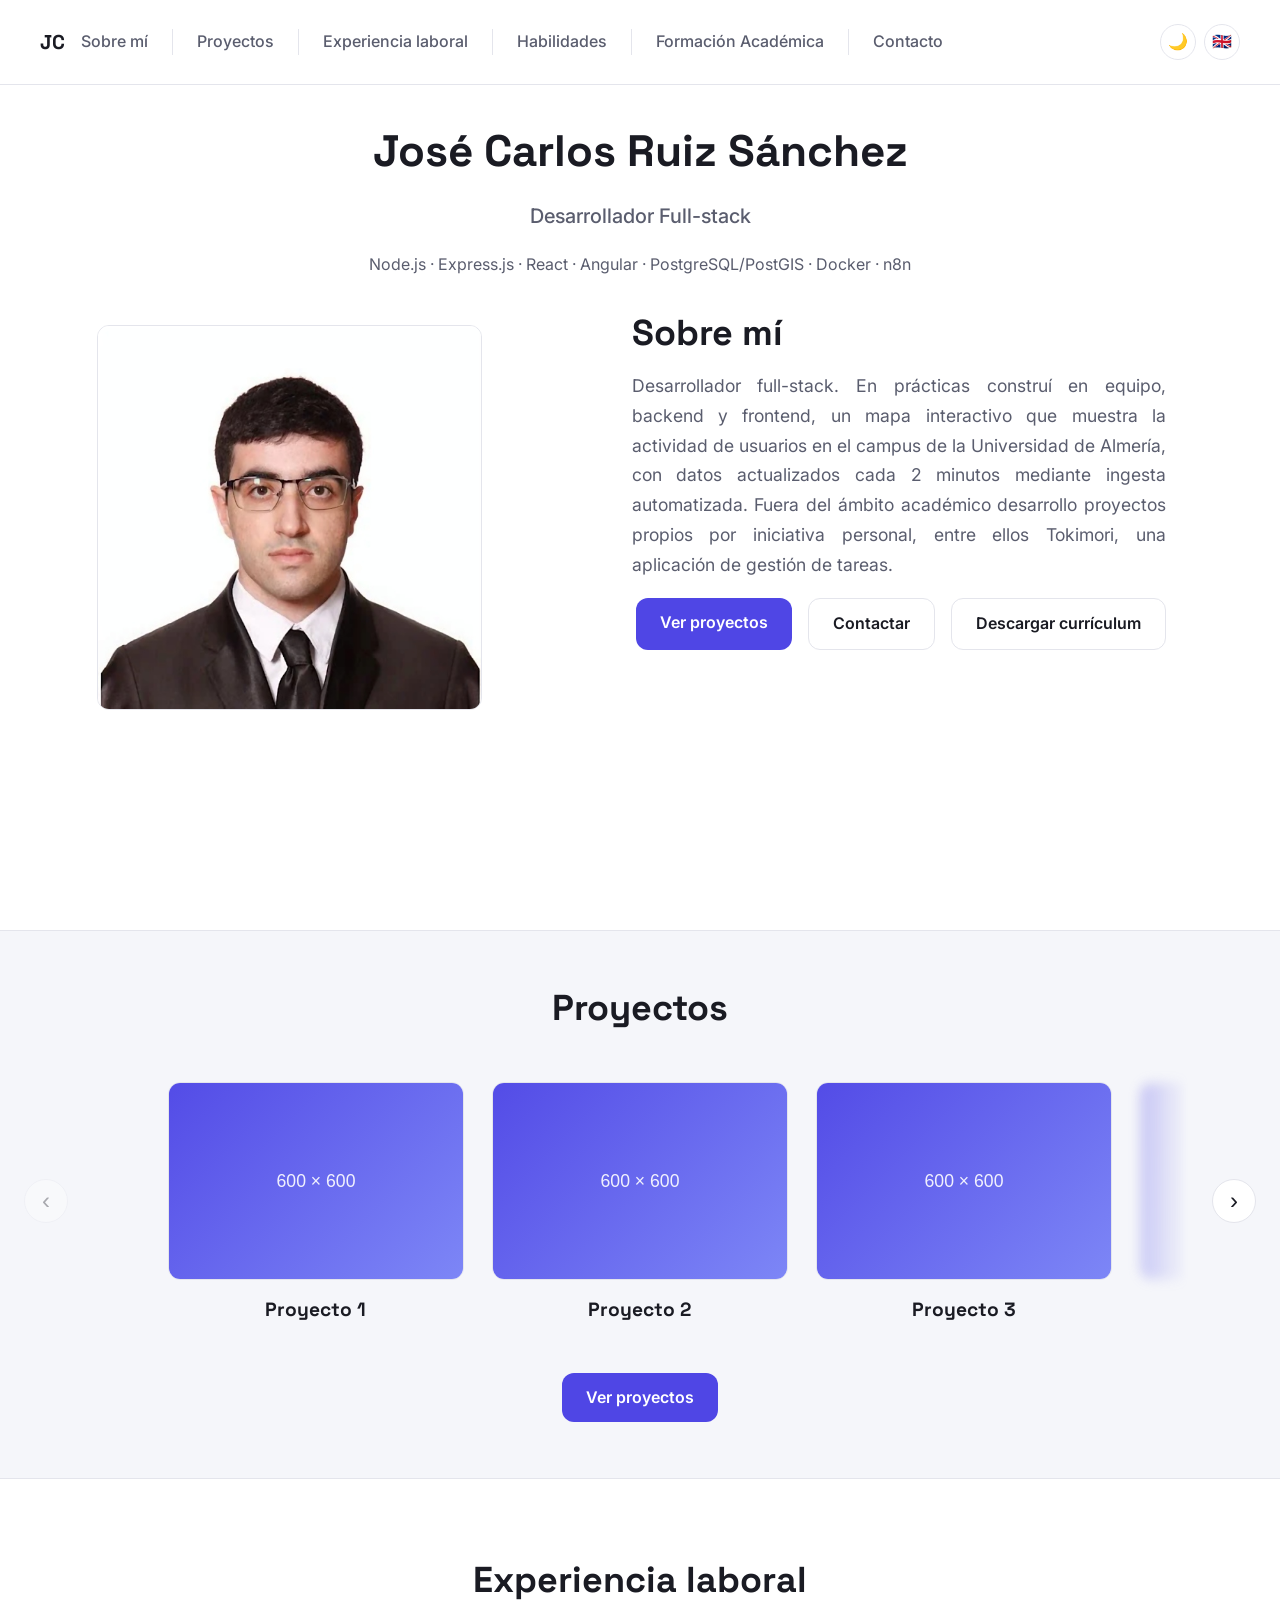
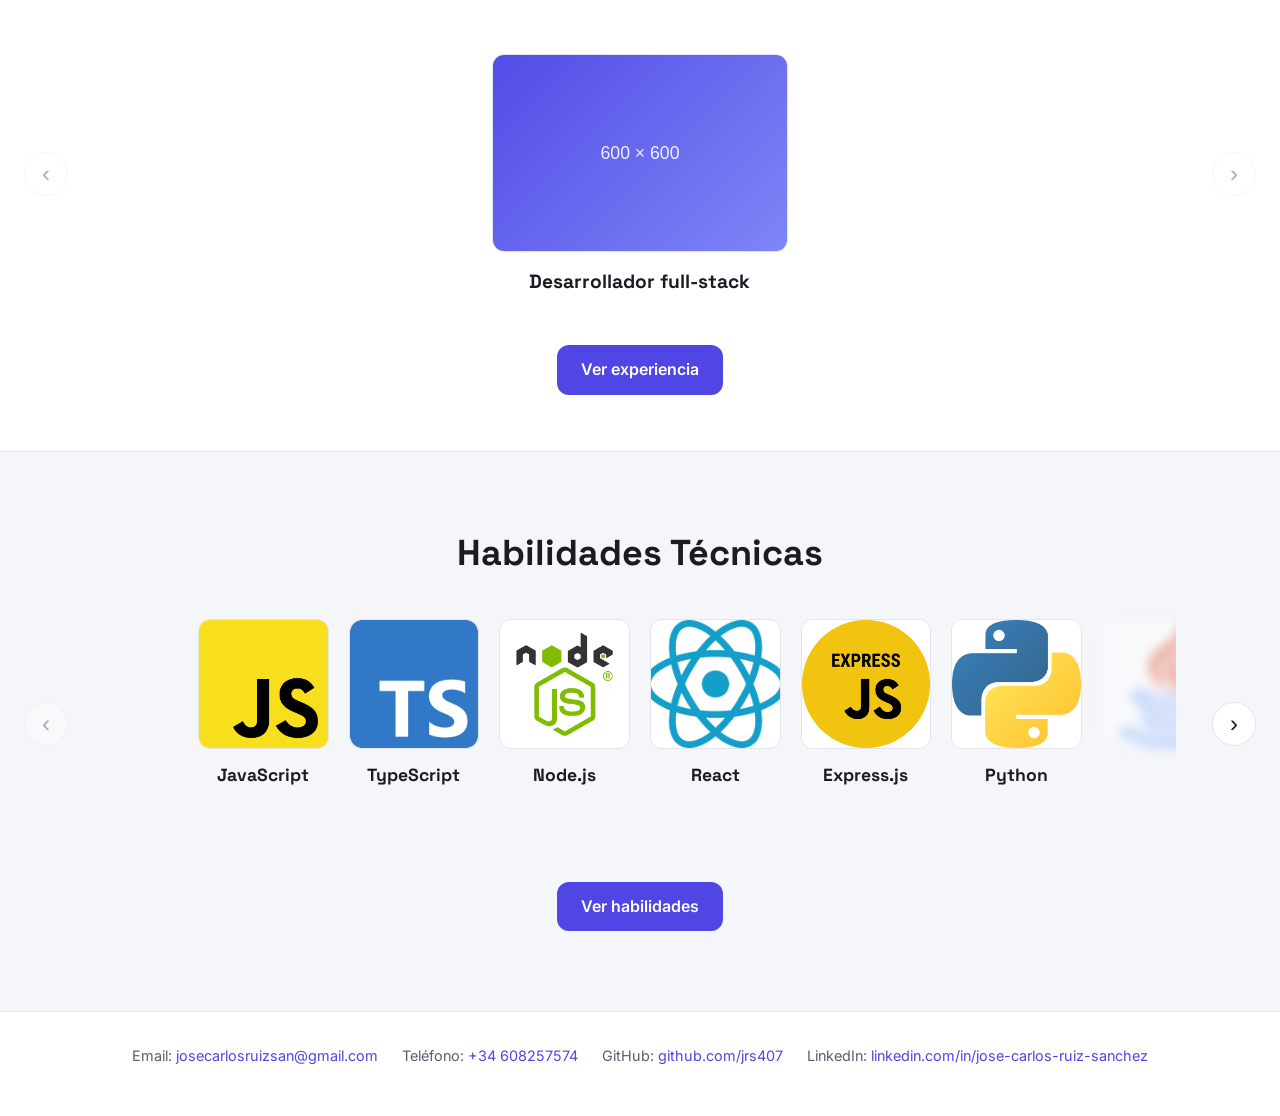
==== index.html @ 385446a6 "Empezado desarrollo de la pestaña de experiencia laboral" ====
<!DOCTYPE html>
<html lang="es" data-i18n-title="index.title">
<head>
  <meta charset="UTF-8" />
  <meta name="viewport" content="width=device-width, initial-scale=1.0" />
  <title>José Carlos Ruiz Sánchez · Desarrollador Full-stack</title>
  <meta name="description" content="Portfolio de José Carlos Ruiz Sánchez, desarrollador full-stack. Node.js, Express.js, React, Angular, PostgreSQL/PostGIS, Docker y n8n. Proyectos, experiencia y habilidades técnicas." />
  <meta name="author" content="José Carlos Ruiz Sánchez" />
  <meta name="keywords" content="desarrollador full-stack, Node.js, Express.js, React, Angular, Next.js, TypeScript, JavaScript, Python, Java, Spring, PostgreSQL, PostGIS, MySQL, MongoDB, Docker, n8n, Git, testing, Jest, React Testing Library, JUnit" />
  <link rel="canonical" href="https://jrs407.github.io/web-personal/" />

  <meta property="og:type" content="website" />
  <meta property="og:title" content="José Carlos Ruiz Sánchez · Desarrollador Full-stack" />
  <meta property="og:description" content="Portfolio de José Carlos Ruiz Sánchez, desarrollador full-stack. Proyectos, experiencia y habilidades técnicas." />
  <meta property="og:url" content="https://jrs407.github.io/web-personal/" />
  <meta property="og:image" content="https://jrs407.github.io/web-personal/assets/img/Foto.jpg" />
  <meta property="og:locale" content="es_ES" />

  <meta name="twitter:card" content="summary_large_image" />
  <meta name="twitter:title" content="José Carlos Ruiz Sánchez · Desarrollador Full-stack" />
  <meta name="twitter:description" content="Portfolio de José Carlos Ruiz Sánchez, desarrollador full-stack. Proyectos, experiencia y habilidades técnicas." />
  <meta name="twitter:image" content="https://jrs407.github.io/web-personal/assets/img/Foto.jpg" />

  <link rel="icon" href="data:," />
  <link rel="preconnect" href="https://fonts.googleapis.com" />
  <link rel="preconnect" href="https://fonts.gstatic.com" crossorigin />
  <link href="https://fonts.googleapis.com/css2?family=Space+Grotesk:wght@500;700&family=Inter:wght@400;500;600&display=swap" rel="stylesheet" />
  <link rel="stylesheet" href="assets/css/style.css" />

  <script type="application/ld+json">
  {
    "@context": "https://schema.org",
    "@type": "Person",
    "name": "José Carlos Ruiz Sánchez",
    "jobTitle": "Desarrollador Full-stack",
    "url": "https://jrs407.github.io/web-personal/",
    "image": "https://jrs407.github.io/web-personal/assets/img/Foto.jpg",
    "email": "mailto:josecarlosruizsan@gmail.com",
    "telephone": "+34608257574",
    "sameAs": [
      "https://github.com/jrs407",
      "https://www.linkedin.com/in/jose-carlos-ruiz-sanchez/"
    ],
    "knowsAbout": [
      "JavaScript", "TypeScript", "Node.js", "Express.js", "React", "Angular",
      "Next.js", "Python", "Java", "Spring", "Spark", "PostgreSQL", "PostGIS",
      "MySQL", "MongoDB", "Docker", "n8n", "Git",
      "Jest", "React Testing Library", "JUnit", "Testing"
    ]
  }
  </script>
</head>
<body>
  <a class="skip-link" href="#main" data-i18n="skip">Saltar al contenido</a>

  <header class="site-header">
    <nav class="nav container">
      <a href="index.html" class="logo">JC</a>

      <ul class="nav-links" id="navLinks">
        <li><a href="index.html" data-i18n="nav.about">Sobre mí</a></li>
        <li><a href="proyectos.html" data-i18n="nav.projects">Proyectos</a></li>
        <li><a href="experiencia.html" data-i18n="nav.experience">Experiencia laboral</a></li>
        <li><a href="habilidades.html" data-i18n="nav.skills">Habilidades</a></li>
        <li><a href="formacion.html" data-i18n="nav.education">Formación Académica</a></li>
        <li><a href="contacto.html" data-i18n="nav.contact">Contacto</a></li>
      </ul>

      <div class="nav-actions">
        <button class="theme-toggle" id="themeToggle" data-i18n-label="themeToggle" aria-label="Cambiar tema">🌙</button>
        <button class="language-toggle" id="languageToggle" aria-label="Cambiar idioma">🇬🇧</button>
      </div>

      <button class="nav-toggle" id="navToggle" data-i18n-label="navToggle" aria-label="Abrir menú" aria-expanded="false">
        <span></span><span></span><span></span>
      </button>
    </nav>
  </header>

  <main id="main">
    <section class="hero container" id="home">
      <h1>José Carlos Ruiz Sánchez</h1>
      <p class="hero-role" data-i18n="hero.role">Desarrollador Full-stack</p>
      <p class="hero-text">Node.js · Express.js · React · Angular · PostgreSQL/PostGIS · Docker · n8n </p>

      <div class="hero-intro">
        <div class="hero-image">
          <img src="assets/img/Foto.jpg" data-i18n-alt="hero.imageAlt" alt="Imagen de presentación" />
        </div>
        <div class="hero-copy">
          <h2 class="hero-intro-title" data-i18n="hero.introTitle">Sobre mí</h2>
          <p class="hero-intro-text" data-i18n="hero.introText">
            Desarrollador full-stack. En prácticas construí en equipo, backend y
            frontend, un mapa interactivo que muestra la actividad de usuarios en el
            campus de la Universidad de Almería, con datos actualizados cada 2
            minutos mediante ingesta automatizada. Fuera del ámbito académico
            desarrollo proyectos propios por iniciativa personal, entre ellos Tokimori,
            una aplicación de gestión de tareas.
          </p>
        </div>
      </div>

      <div class="hero-actions">
        <a href="proyectos.html" class="btn btn-primary" data-i18n="cta.viewProjects">Ver proyectos</a>
        <a href="contacto.html" class="btn btn-ghost" data-i18n="hero.contact">Contactar</a>
        <a href="assets/cv/CV - Jose Carlos Ruiz Sanchez.pdf" class="btn btn-ghost" download data-i18n="hero.downloadCv">Descargar currículum</a>
      </div>
      <div class="hero-social">
        <!-- TODO: añade tus enlaces reales (GitHub, LinkedIn, email, etc.) -->
      </div>
    </section>

    <section class="section" id="projects">
      <div class="projects-panel">
        <div class="projects-panel-inner">
          <h2 class="section-title reveal-left" data-i18n="section.projects">Proyectos</h2>

          <div class="carousel reveal-left reveal-2" id="projectsCarousel">
            <button class="carousel-arrow carousel-arrow--prev" type="button" data-i18n-label="carousel.prev" aria-label="Anterior">&#8249;</button>

            <div class="carousel-viewport">
              <ul class="carousel-track">
                <li class="carousel-slide">
                  <a class="carousel-link" href="#proyecto-1">
                    <img class="carousel-img" src="assets/img/placeholder.svg" data-i18n-alt="projects.img1" alt="Imagen del proyecto 1" draggable="false" />
                  </a>
                  <h3 class="carousel-caption" data-i18n="projects.item1">Proyecto 1</h3>
                </li>
                <li class="carousel-slide">
                  <a class="carousel-link" href="#proyecto-2">
                    <img class="carousel-img" src="assets/img/placeholder.svg" data-i18n-alt="projects.img2" alt="Imagen del proyecto 2" draggable="false" />
                  </a>
                  <h3 class="carousel-caption" data-i18n="projects.item2">Proyecto 2</h3>
                </li>
                <li class="carousel-slide">
                  <a class="carousel-link" href="#proyecto-3">
                    <img class="carousel-img" src="assets/img/placeholder.svg" data-i18n-alt="projects.img3" alt="Imagen del proyecto 3" draggable="false" />
                  </a>
                  <h3 class="carousel-caption" data-i18n="projects.item3">Proyecto 3</h3>
                </li>
                <li class="carousel-slide">
                  <a class="carousel-link" href="#proyecto-4">
                    <img class="carousel-img" src="assets/img/placeholder.svg" data-i18n-alt="projects.img4" alt="Imagen del proyecto 4" draggable="false" />
                  </a>
                  <h3 class="carousel-caption" data-i18n="projects.item4">Proyecto 4</h3>
                </li>
              </ul>
            </div>

            <button class="carousel-arrow carousel-arrow--next" type="button" data-i18n-label="carousel.next" aria-label="Siguiente">&#8250;</button>
          </div>

          <div class="carousel-cta reveal-left reveal-3">
            <a href="proyectos.html" class="btn btn-primary" data-i18n="cta.viewProjects">Ver proyectos</a>
          </div>
        </div>
      </div>
    </section>

    <section class="section" id="experience">
      <div class="experience-panel">
        <div class="experience-panel-inner">
          <h2 class="section-title reveal-left" data-i18n="section.experience">Experiencia laboral</h2>

          <div class="carousel reveal-left reveal-2" id="experienceCarousel">
            <button class="carousel-arrow carousel-arrow--prev" type="button" data-i18n-label="carousel.prev" aria-label="Anterior">&#8249;</button>

            <div class="carousel-viewport">
              <ul class="carousel-track">
                <li class="carousel-slide">
                  <a class="carousel-link" href="ual-trace.html">
                    <img class="carousel-img" src="assets/img/placeholder.svg" data-i18n-alt="experience.img1" alt="Imagen del puesto de desarrollador full-stack en la Universidad de Almería" draggable="false" />
                  </a>
                  <h3 class="carousel-caption" data-i18n="experience.item1">Desarrollador full-stack</h3>
                </li>
              </ul>
            </div>

            <button class="carousel-arrow carousel-arrow--next" type="button" data-i18n-label="carousel.next" aria-label="Siguiente">&#8250;</button>
          </div>

          <div class="carousel-cta reveal-left reveal-3">
            <a href="experiencia.html" class="btn btn-primary" data-i18n="cta.viewExperience">Ver experiencia</a>
          </div>
        </div>
      </div>
    </section>

    <section class="section section-alt" id="skills">
      <div class="container">
        <h2 class="section-title reveal-left" data-i18n="section.skills">Habilidades Técnicas</h2>

        <div class="carousel carousel--compact reveal-left reveal-2" id="skillsCarousel" data-per-view="6" data-per-view-mobile="2">
          <button class="carousel-arrow carousel-arrow--prev" type="button" data-i18n-label="carousel.prev" aria-label="Anterior">&#8249;</button>

          <div class="carousel-viewport">
            <ul class="carousel-track">
              <li class="carousel-slide">
                <div class="carousel-link">
                  <img class="carousel-img" src="assets/img/Habilidades/Portada/javascript.png" alt="" draggable="false" />
                </div>
                <h3 class="carousel-caption">JavaScript</h3>
              </li>
              <li class="carousel-slide">
                <div class="carousel-link">
                  <img class="carousel-img" src="assets/img/Habilidades/Portada/typescript.webp" alt="" draggable="false" />
                </div>
                <h3 class="carousel-caption">TypeScript</h3>
              </li>
              <li class="carousel-slide">
                <div class="carousel-link">
                  <img class="carousel-img" src="assets/img/Habilidades/Portada/nodejs.webp" alt="" draggable="false" />
                </div>
                <h3 class="carousel-caption">Node.js</h3>
              </li>
              <li class="carousel-slide">
                <div class="carousel-link">
                  <img class="carousel-img" src="assets/img/Habilidades/Portada/react.webp" alt="" draggable="false" />
                </div>
                <h3 class="carousel-caption">React</h3>
              </li>
              <li class="carousel-slide">
                <div class="carousel-link">
                  <img class="carousel-img" src="assets/img/Habilidades/Portada/Expressjs.png" alt="" draggable="false" />
                </div>
                <h3 class="carousel-caption">Express.js</h3>
              </li>
              <li class="carousel-slide">
                <div class="carousel-link">
                  <img class="carousel-img" src="assets/img/Habilidades/Portada/python.webp" alt="" draggable="false" />
                </div>
                <h3 class="carousel-caption">Python</h3>
              </li>
              <li class="carousel-slide">
                <div class="carousel-link">
                  <img class="carousel-img" src="assets/img/Habilidades/Portada/Java.png" alt="" draggable="false" />
                </div>
                <h3 class="carousel-caption">Java</h3>
              </li>
              <li class="carousel-slide">
                <div class="carousel-link">
                  <img class="carousel-img" src="assets/img/Habilidades/Portada/Angular.png" alt="" draggable="false" />
                </div>
                <h3 class="carousel-caption">Angular</h3>
              </li>
              <li class="carousel-slide">
                <div class="carousel-link">
                  <img class="carousel-img" src="assets/img/Habilidades/Portada/nextjs.png" alt="" draggable="false" />
                </div>
                <h3 class="carousel-caption">Next.js</h3>
              </li>
              <li class="carousel-slide">
                <div class="carousel-link">
                  <img class="carousel-img" src="assets/img/Habilidades/Portada/spring.svg" alt="" draggable="false" />
                </div>
                <h3 class="carousel-caption">Spring</h3>
              </li>
              <li class="carousel-slide">
                <div class="carousel-link">
                  <img class="carousel-img" src="assets/img/Habilidades/Portada/spark.png" alt="" draggable="false" />
                </div>
                <h3 class="carousel-caption">Spark</h3>
              </li>
              <li class="carousel-slide">
                <div class="carousel-link">
                  <img class="carousel-img" src="assets/img/Habilidades/Portada/mysql.png" alt="" draggable="false" />
                </div>
                <h3 class="carousel-caption">MySQL</h3>
              </li>
              <li class="carousel-slide">
                <div class="carousel-link">
                  <img class="carousel-img" src="assets/img/Habilidades/Portada/postgres.svg" alt="" draggable="false" />
                </div>
                <h3 class="carousel-caption">PostgreSQL/PostGIS</h3>
              </li>
              <li class="carousel-slide">
                <div class="carousel-link">
                  <img class="carousel-img" src="assets/img/Habilidades/Portada/mongodb.png" alt="" draggable="false" />
                </div>
                <h3 class="carousel-caption">MongoDB</h3>
              </li>
              <li class="carousel-slide">
                <div class="carousel-link">
                  <img class="carousel-img" src="assets/img/Habilidades/Portada/n8n.png" alt="" draggable="false" />
                </div>
                <h3 class="carousel-caption">n8n</h3>
              </li>
              <li class="carousel-slide">
                <div class="carousel-link">
                  <img class="carousel-img" src="assets/img/Habilidades/Portada/docker.png" alt="" draggable="false" />
                </div>
                <h3 class="carousel-caption">Docker</h3>
              </li>
              <li class="carousel-slide">
                <div class="carousel-link">
                  <img class="carousel-img" src="assets/img/Habilidades/Portada/git.png" alt="" draggable="false" />
                </div>
                <h3 class="carousel-caption">Git</h3>
              </li>
              <li class="carousel-slide">
                <div class="carousel-link">
                  <img class="carousel-img" src="assets/img/Habilidades/Portada/jest.svg" alt="" draggable="false" />
                </div>
                <h3 class="carousel-caption">Jest</h3>
              </li>
              <li class="carousel-slide">
                <div class="carousel-link">
                  <img class="carousel-img" src="assets/img/Habilidades/Portada/testing-library.svg" alt="" draggable="false" />
                </div>
                <h3 class="carousel-caption">React Testing Library</h3>
              </li>
              <li class="carousel-slide">
                <div class="carousel-link">
                  <img class="carousel-img" src="assets/img/Habilidades/Portada/junit.png" alt="" draggable="false" />
                </div>
                <h3 class="carousel-caption">JUnit</h3>
              </li>
            </ul>
          </div>

          <button class="carousel-arrow carousel-arrow--next" type="button" data-i18n-label="carousel.next" aria-label="Siguiente">&#8250;</button>
        </div>

        <div class="carousel-cta reveal-left reveal-3">
          <a href="habilidades.html" class="btn btn-primary" data-i18n="cta.viewSkills">Ver habilidades</a>
        </div>
      </div>
    </section>
  </main>

  <footer class="site-footer">
    <div class="container">
      <ul class="footer-contact">
        <li data-i18n-html="footer.email">Email: <a href="mailto:josecarlosruizsan@gmail.com">josecarlosruizsan@gmail.com</a></li>
        <li data-i18n-html="footer.phone">Teléfono: <a href="tel:+34608257574">+34 608257574</a></li>
        <li>GitHub: <a href="https://github.com/jrs407">github.com/jrs407</a></li>
        <li>LinkedIn: <a href="https://www.linkedin.com/in/jose-carlos-ruiz-sanchez/">linkedin.com/in/jose-carlos-ruiz-sanchez</a></li>
      </ul>
    </div>
  </footer>

  <script src="assets/js/script.js"></script>
</body>
</html>
---- assets/css/style.css ----
:root {
  --bg: #ffffff;
  --bg-alt: #f5f6fa;
  --text: #1a1b23;
  --text-muted: #5a5d6e;
  --accent: #4f46e5;
  --accent-contrast: #ffffff;
  --border: #e4e5ec;
  --radius: 12px;
  --font-heading: "Space Grotesk", "Segoe UI", sans-serif;
  --font-body: "Inter", "Segoe UI", sans-serif;
  --max-width: 1080px;
}

[data-theme="dark"] {
  --bg: #12131a;
  --bg-alt: #1a1c26;
  --text: #f2f3f7;
  --text-muted: #a3a6b8;
  --accent: #818cf8;
  --accent-contrast: #12131a;
  --border: #2a2d3a;
}

* {
  box-sizing: border-box;
}

html {
  scroll-behavior: smooth;
}

body {
  margin: 0;
  min-height: 100vh;
  display: flex;
  flex-direction: column;
  background: var(--bg);
  color: var(--text);
  font-family: var(--font-body);
  line-height: 1.6;
  transition: background 0.2s ease, color 0.2s ease;
}

#main {
  flex: 1 0 auto;
}

.site-footer {
  flex-shrink: 0;
}

h1, h2, h3 {
  font-family: var(--font-heading);
  line-height: 1.2;
  margin: 0 0 0.5em;
}

p {
  margin: 0 0 1em;
}

a {
  color: inherit;
  text-decoration: none;
}

ul {
  list-style: none;
  margin: 0;
  padding: 0;
}

img {
  max-width: 100%;
  display: block;
}

.container {
  max-width: var(--max-width);
  margin: 0 auto;
  padding: 0 1.5rem;
}

.skip-link {
  position: absolute;
  left: -9999px;
  top: 0;
  background: var(--accent);
  color: var(--accent-contrast);
  padding: 0.75rem 1rem;
  z-index: 100;
}

.skip-link:focus {
  left: 1rem;
  top: 1rem;
}

/* Header */
.site-header {
  position: sticky;
  top: 0;
  background: color-mix(in srgb, var(--bg) 85%, transparent);
  backdrop-filter: blur(8px);
  border-bottom: 1px solid var(--border);
  z-index: 50;
}

.nav {
  display: flex;
  align-items: center;
  justify-content: space-between;
  max-width: none;
  padding: 1.5rem 2.5rem;
  gap: 1rem;
}

.logo {
  font-family: var(--font-heading);
  font-weight: 700;
  font-size: 1.25rem;
}

.logo span {
  color: var(--accent);
}

.nav-links {
  display: flex;
  gap: 1.5rem;
  font-weight: 500;
  margin-right: auto;
}

.nav-links li + li {
  border-left: 1px solid var(--border);
  padding-left: 1.5rem;
}

.nav-actions {
  display: flex;
  align-items: center;
  gap: 0.5rem;
}

.nav-links a {
  color: var(--text-muted);
  transition: color 0.15s ease;
}

.nav-links a:hover,
.nav-links a:focus-visible {
  color: var(--accent);
}

.nav-toggle {
  display: none;
  flex-direction: column;
  gap: 4px;
  background: none;
  border: none;
  cursor: pointer;
  padding: 0.5rem;
  margin-left: auto;
}

.nav-toggle span {
  width: 22px;
  height: 2px;
  background: var(--text);
  transition: transform 0.2s ease, opacity 0.2s ease;
}

.theme-toggle {
  background: none;
  border: 1px solid var(--border);
  border-radius: 999px;
  width: 2.25rem;
  height: 2.25rem;
  cursor: pointer;
  font-size: 1rem;
  line-height: 1;
}

.language-toggle {
  background: none;
  border: 1px solid var(--border);
  border-radius: 999px;
  width: 2.25rem;
  height: 2.25rem;
  cursor: pointer;
  font-size: 1rem;
  line-height: 1;
}

/* Hero */
.hero {
  padding: 2.5rem 1.5rem 5rem;
  text-align: center;
  max-width: 1100px;
}

.hero-intro {
  display: flex;
  align-items: center;
  justify-content: space-between;
  gap: 3rem;
  text-align: left;
  margin: 3rem 0;
  margin-left: calc(min(0px, calc(50% - 50vw + 5rem)) / 2);
}

.hero-image {
  flex: 0 0 36%;
  border-radius: var(--radius);
  overflow: hidden;
  border: 1px solid var(--border);
  background: var(--bg-alt);
}

.hero-image img {
  width: 100%;
  height: 100%;
  aspect-ratio: 1 / 1;
  object-fit: cover;
}

.hero-copy {
  flex: 0 0 50%;
  transform: translateY(-4.5rem);
}

.hero-intro-title {
  font-size: clamp(1.7rem, 3vw, 2.25rem);
  margin-bottom: 1rem;
}

.hero-intro-text {
  color: var(--text-muted);
  margin: 0;
  font-size: 1.10rem;
  line-height: 1.7;
  max-width: 60ch;
  text-align: justify;
  text-justify: inter-word;
  hyphens: none;
}

.hero-eyebrow {
  color: var(--accent);
  font-weight: 600;
  letter-spacing: 0.05em;
  text-transform: uppercase;
  font-size: 0.85rem;
}

.hero h1 {
  font-size: clamp(1.9rem, 4vw, 2.75rem);
}

.hero-role {
  color: var(--text-muted);
  font-size: 1.25rem;
  font-weight: 500;
}

.hero-text {
  color: var(--text-muted);
  max-width: 560px;
  margin-left: auto;
  margin-right: auto;
}

.hero-actions {
  display: flex;
  gap: 1rem;
  justify-content: center;
  flex-wrap: nowrap;
  width: max-content;
  max-width: 100%;
  margin: -10rem 0 1.5rem auto;
}

.btn {
  display: inline-block;
  padding: 0.75rem 1.5rem;
  border-radius: var(--radius);
  font-weight: 600;
  white-space: nowrap;
  transition: transform 0.15s ease, opacity 0.15s ease;
}

.btn:hover {
  transform: translateY(-2px);
}

.btn-primary {
  background: var(--accent);
  color: var(--accent-contrast);
}

.btn-ghost {
  border: 1px solid var(--border);
}

.hero-social {
  display: flex;
  gap: 1.5rem;
  justify-content: center;
  color: var(--text-muted);
  font-weight: 500;
}

.hero-social a:hover {
  color: var(--accent);
}

/* Sections */
.section {
  padding: 5rem 0;
}

#projects {
  padding-top: 11rem;
}

.reveal-left {
  opacity: 0;
  transform: translateX(-60px);
  transition: opacity 1.4s ease, transform 1.6s cubic-bezier(0.22, 1, 0.36, 1);
}

.reveal-left.is-visible {
  opacity: 1;
  transform: none;
}

.reveal-left.is-exit {
  opacity: 0;
  transform: translateX(60px);
}

.reveal-left.reveal-2 {
  transition-delay: 0.12s;
}

.reveal-left.reveal-3 {
  transition-delay: 0.24s;
}

@media (prefers-reduced-motion: reduce) {
  .reveal-left {
    opacity: 1;
    transform: none;
    transition: none;
  }

  .reveal-left.reveal-2,
  .reveal-left.reveal-3 {
    transition-delay: 0s;
  }
}

.section-alt {
  background: var(--bg-alt);
}

.section-title {
  font-size: clamp(1.75rem, 4vw, 2.25rem);
  margin-bottom: 2rem;
  text-align: center;
}

.about-content p {
  color: var(--text-muted);
  max-width: 680px;
}

.section-placeholder {
  color: var(--text-muted);
  max-width: 680px;
  margin-top: 1rem;
  font-size: 1.05rem;
  line-height: 1.7;
}

/* Projects */
.projects-grid {
  display: grid;
  grid-template-columns: repeat(auto-fit, minmax(280px, 1fr));
  gap: 1.5rem;
}

.project-card {
  border: 1px solid var(--border);
  border-radius: var(--radius);
  overflow: hidden;
  background: var(--bg);
  display: flex;
  flex-direction: column;
}

.project-thumb {
  aspect-ratio: 16 / 9;
  background: linear-gradient(135deg, var(--accent), var(--bg-alt));
  opacity: 0.35;
}

.project-body {
  padding: 1.5rem;
}

.project-body h3 {
  font-size: 1.1rem;
}

.project-body p {
  color: var(--text-muted);
  font-size: 0.95rem;
}

.project-tags {
  display: flex;
  gap: 0.5rem;
  flex-wrap: wrap;
  margin-bottom: 1rem;
}

.project-tags span {
  font-size: 0.75rem;
  font-weight: 600;
  color: var(--accent);
  background: color-mix(in srgb, var(--accent) 12%, transparent);
  padding: 0.25rem 0.6rem;
  border-radius: 999px;
}

.project-links {
  display: flex;
  gap: 1rem;
  font-weight: 600;
}

.project-links a {
  color: var(--accent);
}

.projects-panel {
  background: var(--bg-alt);
  border-top: 1px solid var(--border);
  border-bottom: 1px solid var(--border);
  padding: 3.5rem 1.5rem;
  overflow: hidden;
}

.projects-panel-inner {
  max-width: 2000px;
  margin: 0 auto;
}

.projects-panel-inner .section-title {
  margin-bottom: 2.5rem;
}

/* Carrusel */
.carousel {
  display: flex;
  align-items: center;
  gap: 1.5rem;
}

.carousel-viewport {
  overflow: hidden;
  flex: 1;
  cursor: grab;
  user-select: none;
  -webkit-user-select: none;
  -webkit-mask-image: linear-gradient(
    to right,
    transparent 0,
    #000 4.5rem,
    #000 calc(100% - 4.5rem),
    transparent 100%
  );
  mask-image: linear-gradient(
    to right,
    transparent 0,
    #000 4.5rem,
    #000 calc(100% - 4.5rem),
    transparent 100%
  );
}

.carousel-viewport.is-dragging {
  cursor: grabbing;
}

.carousel-track {
  display: flex;
  gap: 1.75rem;
  padding: 0.75rem 0;
  transition: transform 0.45s cubic-bezier(0.22, 1, 0.36, 1);
}

.carousel-track.no-transition {
  transition: none;
}

.carousel-slide {
  flex: 0 0 calc((100% - 13rem) / 3);
  text-align: center;
  filter: blur(6px);
  opacity: 0.45;
  transition: filter 0.4s ease, opacity 0.4s ease;
}

.carousel-slide.is-active {
  filter: none;
  opacity: 1;
}

.carousel-link {
  display: block;
  border-radius: var(--radius);
  border: 1px solid var(--border);
  overflow: hidden;
  background: var(--bg);
  transition: transform 0.3s ease, box-shadow 0.3s ease;
}

.carousel-img {
  width: 100%;
  aspect-ratio: 3 / 2;
  object-fit: cover;
  background: var(--bg);
  -webkit-user-drag: none;
}

.carousel-slide.is-active .carousel-link {
  cursor: pointer;
}

.carousel-slide.is-active .carousel-link:hover,
.carousel-slide.is-active .carousel-link:focus-visible {
  position: relative;
  z-index: 2;
  transform: scale(1.06);
  box-shadow: 0 14px 34px rgba(0, 0, 0, 0.28);
}

.carousel-viewport.is-dragging .carousel-link {
  transform: none;
}

.carousel-caption {
  margin: 1.1rem 0 0;
  font-size: 1.2rem;
}

.carousel-slide:not(.is-active) .carousel-caption {
  visibility: hidden;
}

.carousel-cta {
  margin-top: 2.5rem;
  text-align: center;
}

.carousel-arrow {
  flex: 0 0 auto;
  width: 2.75rem;
  height: 2.75rem;
  display: flex;
  align-items: center;
  justify-content: center;
  font-size: 1.5rem;
  line-height: 1;
  color: var(--text);
  background: var(--bg);
  border: 1px solid var(--border);
  border-radius: 999px;
  cursor: pointer;
  transition: color 0.15s ease, border-color 0.15s ease, transform 0.15s ease,
    opacity 0.15s ease;
}

.carousel-arrow:hover:not(:disabled),
.carousel-arrow:focus-visible {
  color: var(--accent);
  border-color: var(--accent);
  transform: translateY(-2px);
}

.carousel-arrow:disabled {
  opacity: 0.35;
  cursor: default;
}

/* Carrusel compacto: 6 visibles a la vez, ocupando casi todo el ancho */
#skills {
  border-top: 1px solid var(--border);
}

#skills .container {
  overflow: hidden;
  max-width: 1760px;
}

.carousel--compact {
  gap: 2.25rem;
}

.carousel--compact .carousel-viewport {
  -webkit-mask-image: none;
  mask-image: none;
}

.carousel--compact .carousel-track {
  gap: 1.25rem;
}

.carousel--compact .carousel-slide {
  flex: 0 0 calc((100% - 18rem) / 6);
}

.carousel--compact .carousel-img {
  aspect-ratio: 1 / 1;
}

.carousel--compact .carousel-slide.is-active .carousel-link {
  cursor: grab;
}

.carousel--compact .carousel-viewport.is-dragging .carousel-link {
  cursor: grabbing;
}

.carousel--compact .carousel-caption {
  margin-top: 1rem;
  font-size: 1.1rem;
}

@media (max-width: 720px) {
  .projects-panel {
    padding: 1.75rem 1rem;
  }

  .carousel--compact .carousel-slide {
    flex-basis: 46%;
  }

  .carousel {
    gap: 0.5rem;
  }

  .carousel-track {
    gap: 1rem;
  }

  .carousel-viewport {
    -webkit-mask-image: linear-gradient(
      to right,
      transparent 0,
      #000 2rem,
      #000 calc(100% - 2rem),
      transparent 100%
    );
    mask-image: linear-gradient(
      to right,
      transparent 0,
      #000 2rem,
      #000 calc(100% - 2rem),
      transparent 100%
    );
  }

  .carousel-slide {
    flex-basis: 82%;
  }

  .carousel-arrow {
    width: 2.25rem;
    height: 2.25rem;
    font-size: 1.25rem;
  }
}

#experience {
  padding: 0;
}

.experience-panel {
  background: var(--bg);
  padding: 0 1.5rem 3.5rem;
  overflow: hidden;
}

.experience-panel-inner {
  max-width: 2000px;
  margin: 0 auto;
}

.experience-panel-inner .section-title {
  margin-bottom: 2.5rem;
}

@media (max-width: 720px) {
  .experience-panel {
    padding: 0 1rem 1.75rem;
  }
}

/* Experience */
.experience-grid {
  display: grid;
  grid-template-columns: repeat(auto-fit, minmax(280px, 1fr));
  gap: 1.5rem;
}

.experience-card {
  border: 1px solid var(--border);
  border-radius: var(--radius);
  overflow: hidden;
  background: var(--bg);
  display: flex;
  flex-direction: column;
}

.experience-thumb {
  aspect-ratio: 16 / 9;
  background: linear-gradient(135deg, var(--accent), var(--bg-alt));
  opacity: 0.35;
}

.experience-body {
  padding: 1.5rem;
}

.experience-body h3 {
  font-size: 1.1rem;
}

.experience-body p {
  color: var(--text-muted);
  font-size: 0.95rem;
}

.experience-tags {
  display: flex;
  gap: 0.5rem;
  flex-wrap: wrap;
  margin-bottom: 1rem;
}

.experience-tags span {
  font-size: 0.75rem;
  font-weight: 600;
  color: var(--accent);
  background: color-mix(in srgb, var(--accent) 12%, transparent);
  padding: 0.25rem 0.6rem;
  border-radius: 999px;
}

.experience-links {
  display: flex;
  gap: 1rem;
  font-weight: 600;
}

.experience-links a {
  color: var(--accent);
}

/* Footer */
.site-footer {
  border-top: 1px solid var(--border);
  padding: 2rem 0;
  text-align: center;
  color: var(--text-muted);
  font-size: 0.9rem;
}

.footer-contact {
  display: flex;
  flex-wrap: wrap;
  gap: 0.5rem 1.5rem;
  justify-content: center;
  margin-bottom: 1rem;
}

.footer-contact a {
  color: var(--accent);
}

/* Responsive nav */
@media (max-width: 720px) {
  .nav-toggle {
    display: flex;
    margin-left: 0;
  }

  .nav-actions {
    margin-left: auto;
  }

  .nav-links {
    position: absolute;
    top: 100%;
    left: 0;
    right: 0;
    background: var(--bg);
    border-bottom: 1px solid var(--border);
    flex-direction: column;
    padding: 1.5rem;
    gap: 1.25rem;
    display: none;
  }

  .nav-links.open {
    display: flex;
  }

  .nav-links li + li {
    border-left: none;
    padding-left: 0;
  }

  .hero-intro {
    flex-direction: column;
    text-align: center;
    gap: 1.5rem;
    margin: 2.5rem 0;
  }

  .hero-image {
    flex: none;
    width: 100%;
  }

  .hero-actions {
    flex-wrap: wrap;
    justify-content: center;
    width: 100%;
    margin: 2rem auto 1.5rem;
  }
}
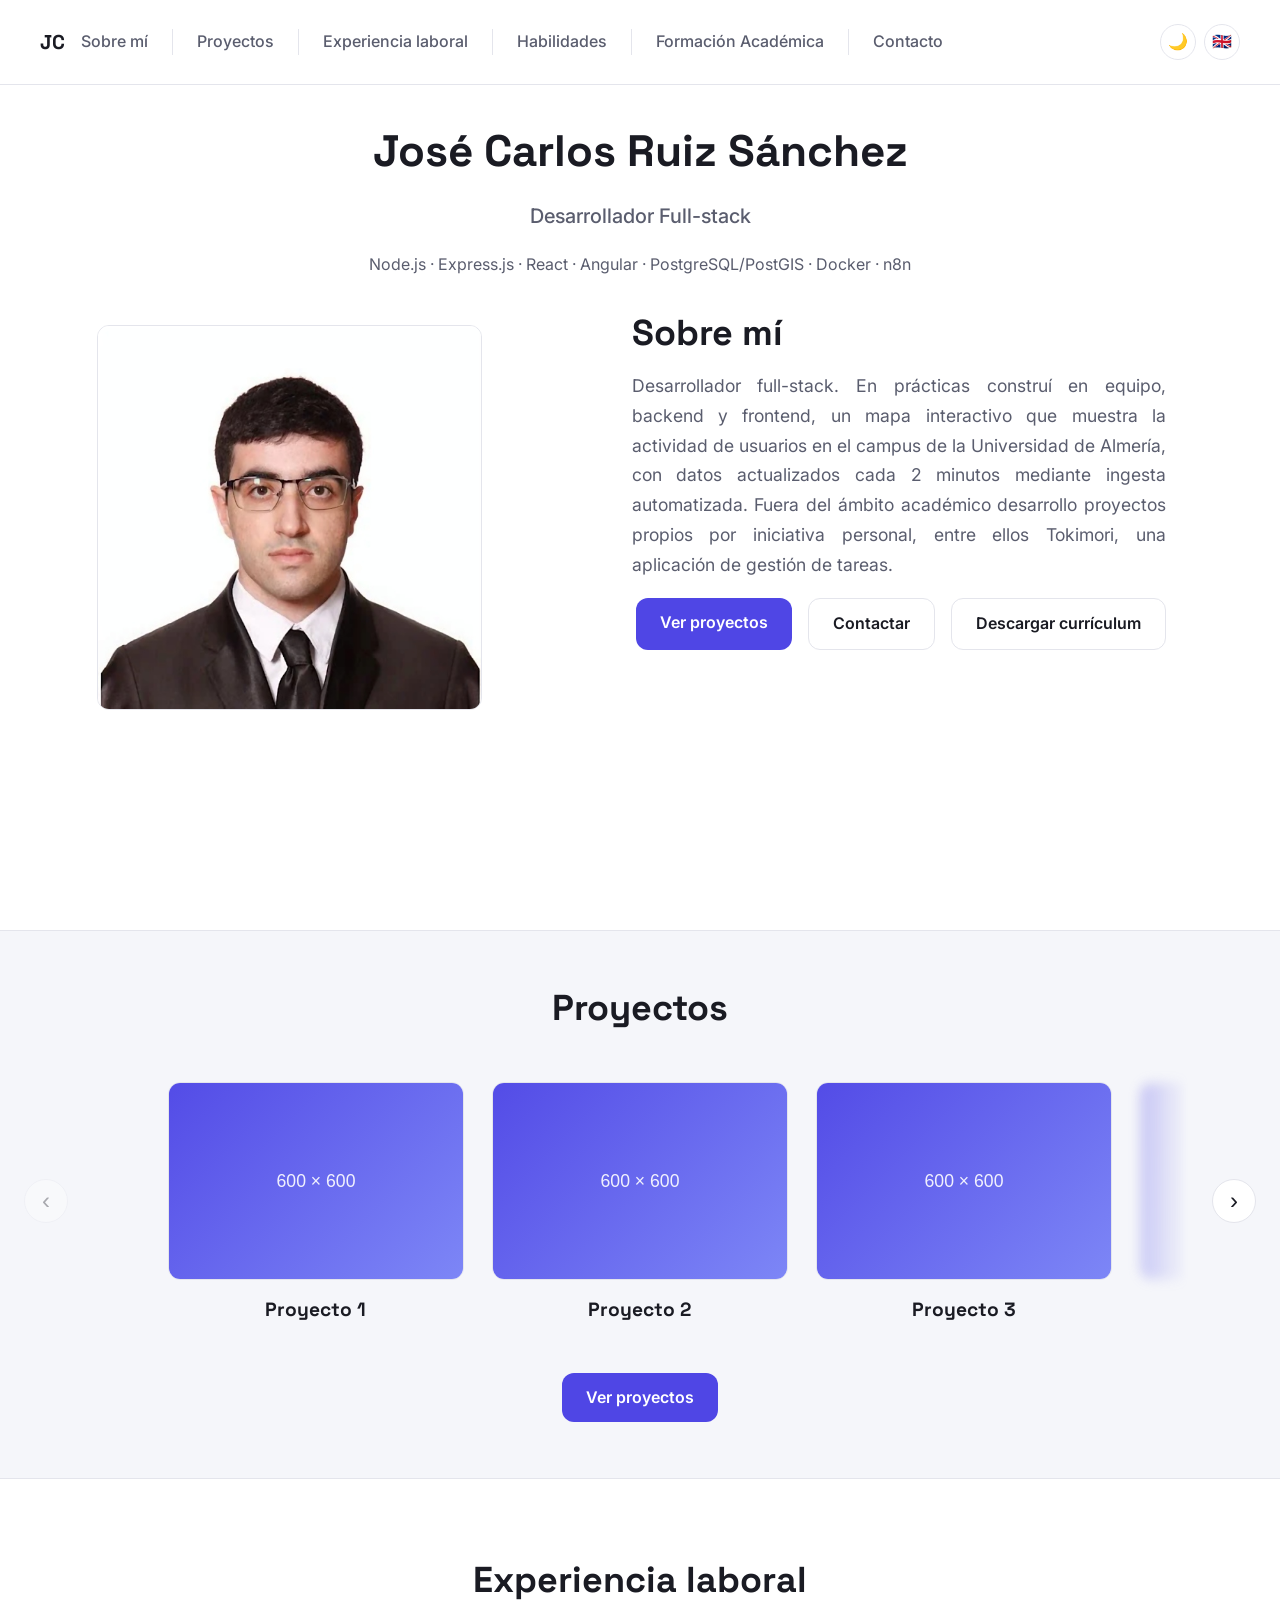
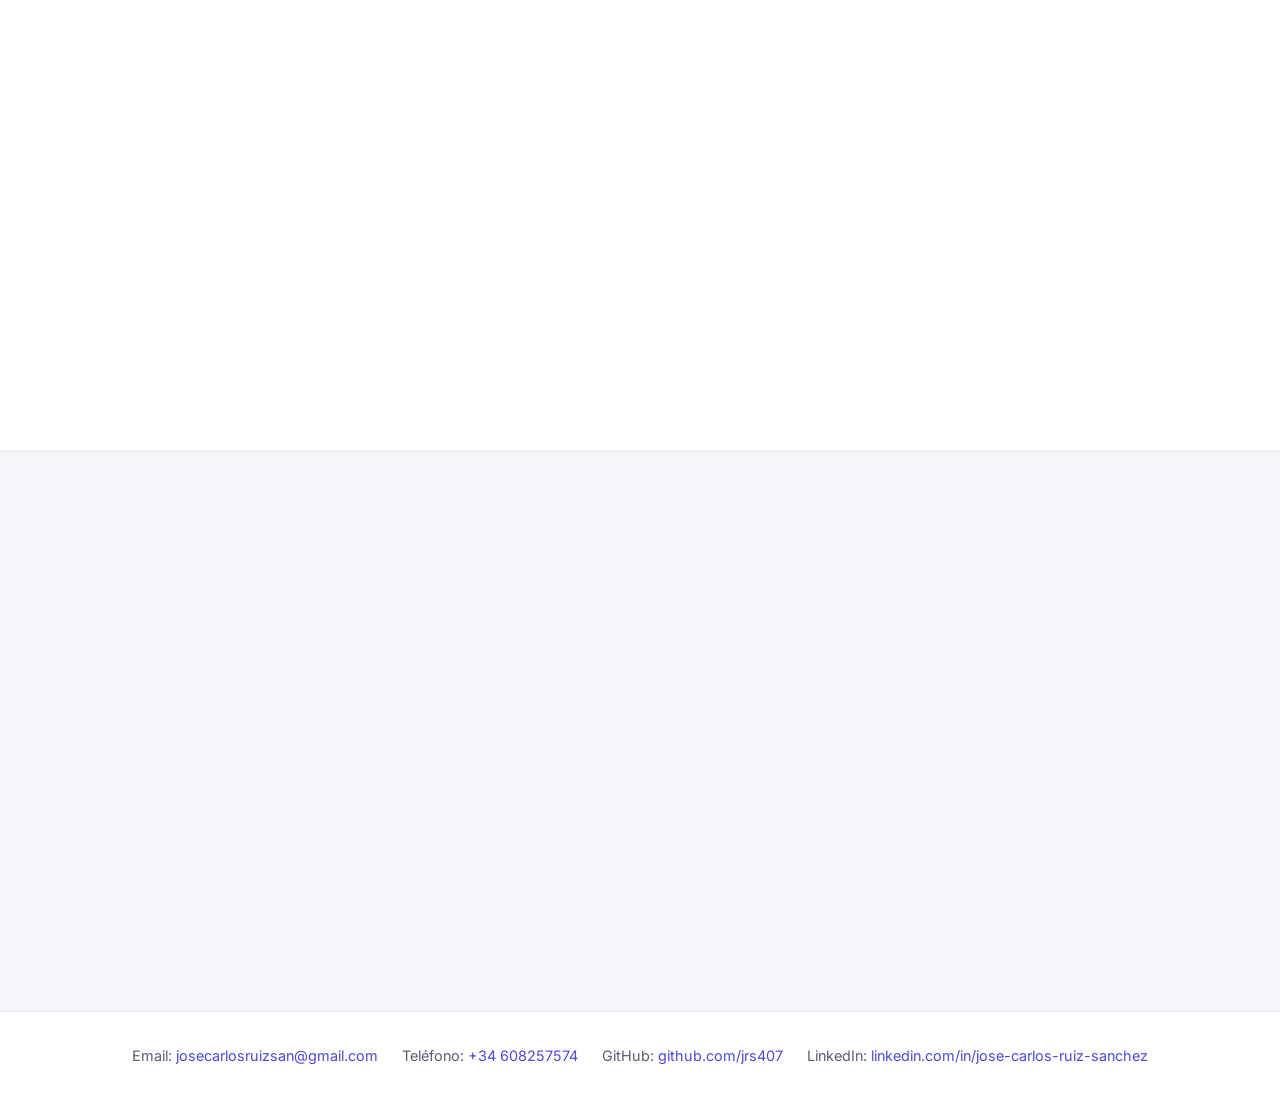
==== commit 03d7d316: "Añadida foto a la experiencia laboral" ====
--- a/index.html
+++ b/index.html
@@ -169,7 +169,7 @@
               <ul class="carousel-track">
                 <li class="carousel-slide">
                   <a class="carousel-link" href="ual-trace.html">
-                    <img class="carousel-img" src="assets/img/placeholder.svg" data-i18n-alt="experience.img1" alt="Imagen del puesto de desarrollador full-stack en la Universidad de Almería" draggable="false" />
+                    <img class="carousel-img" src="assets/img/Experiencia/ual-trace.png" data-i18n-alt="experience.img1" alt="Imagen del puesto de desarrollador full-stack en la Universidad de Almería" draggable="false" />
                   </a>
                   <h3 class="carousel-caption" data-i18n="experience.item1">Desarrollador full-stack</h3>
                 </li>
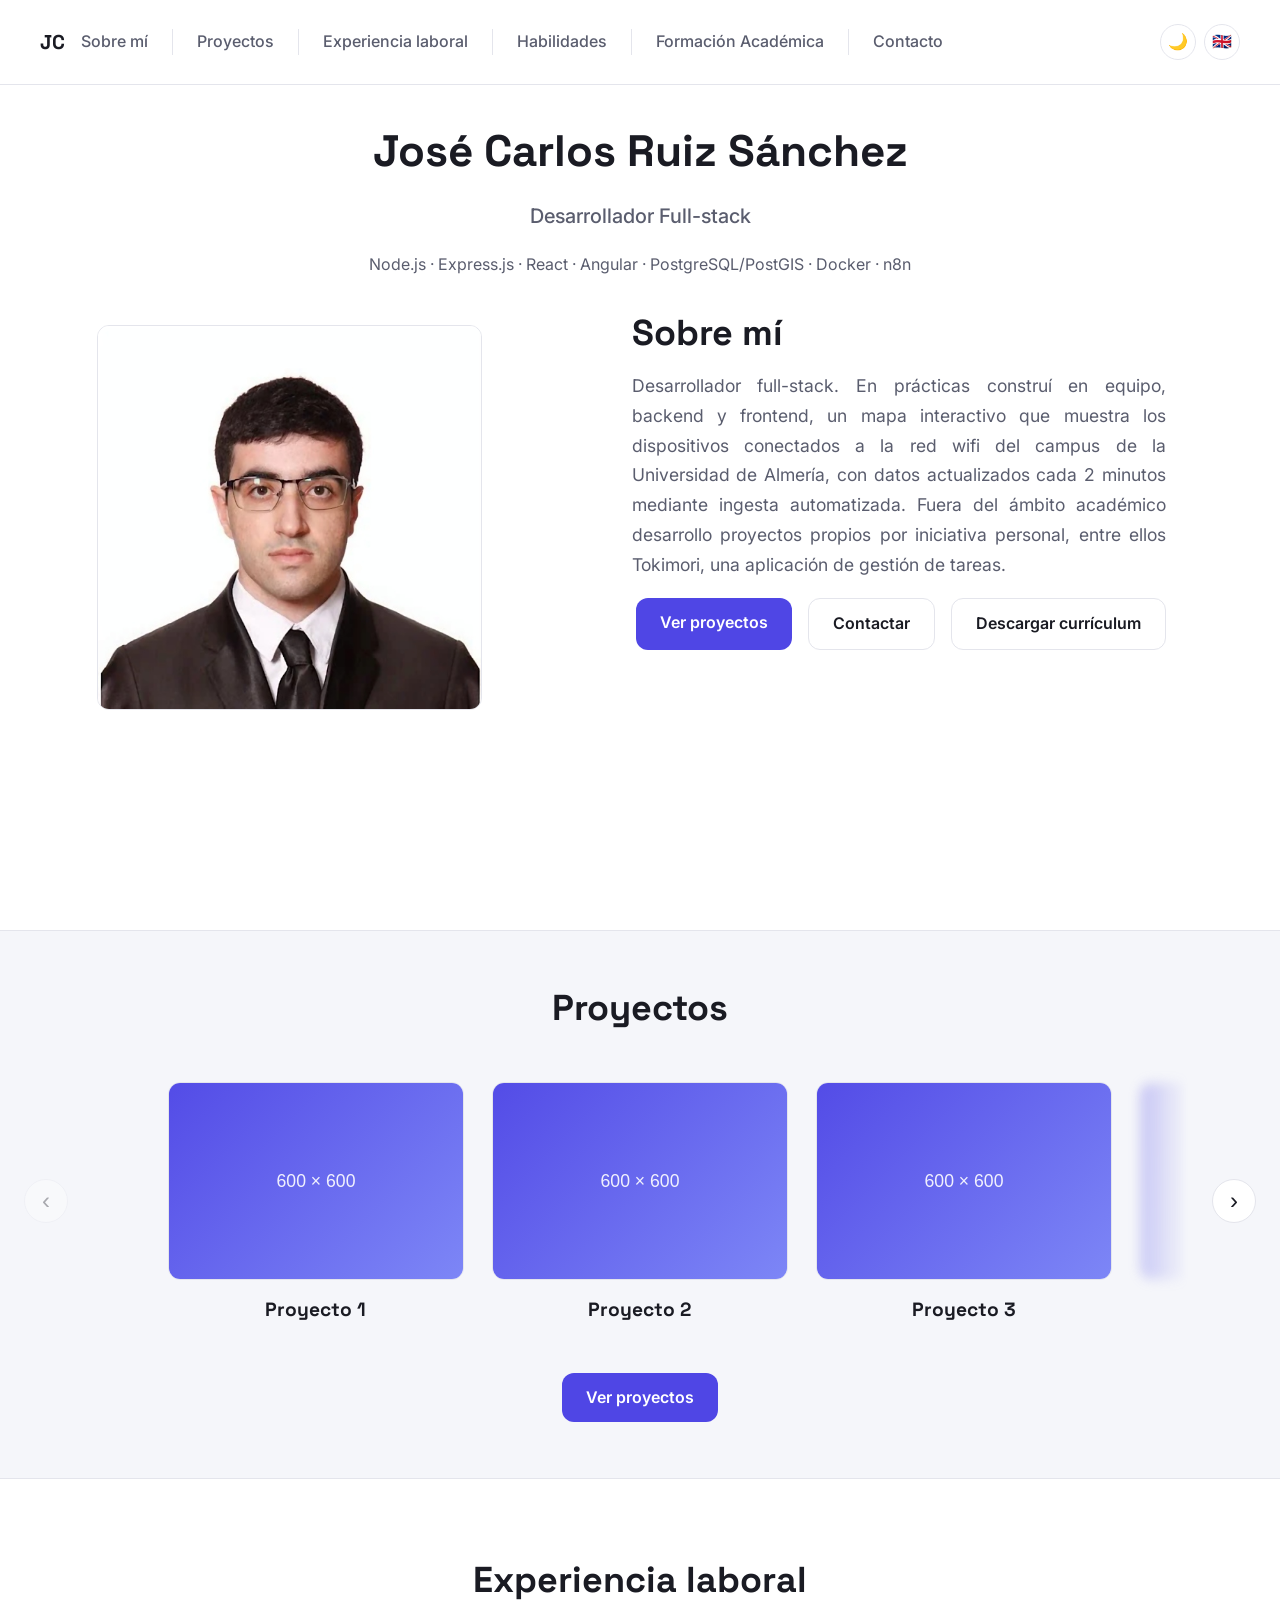
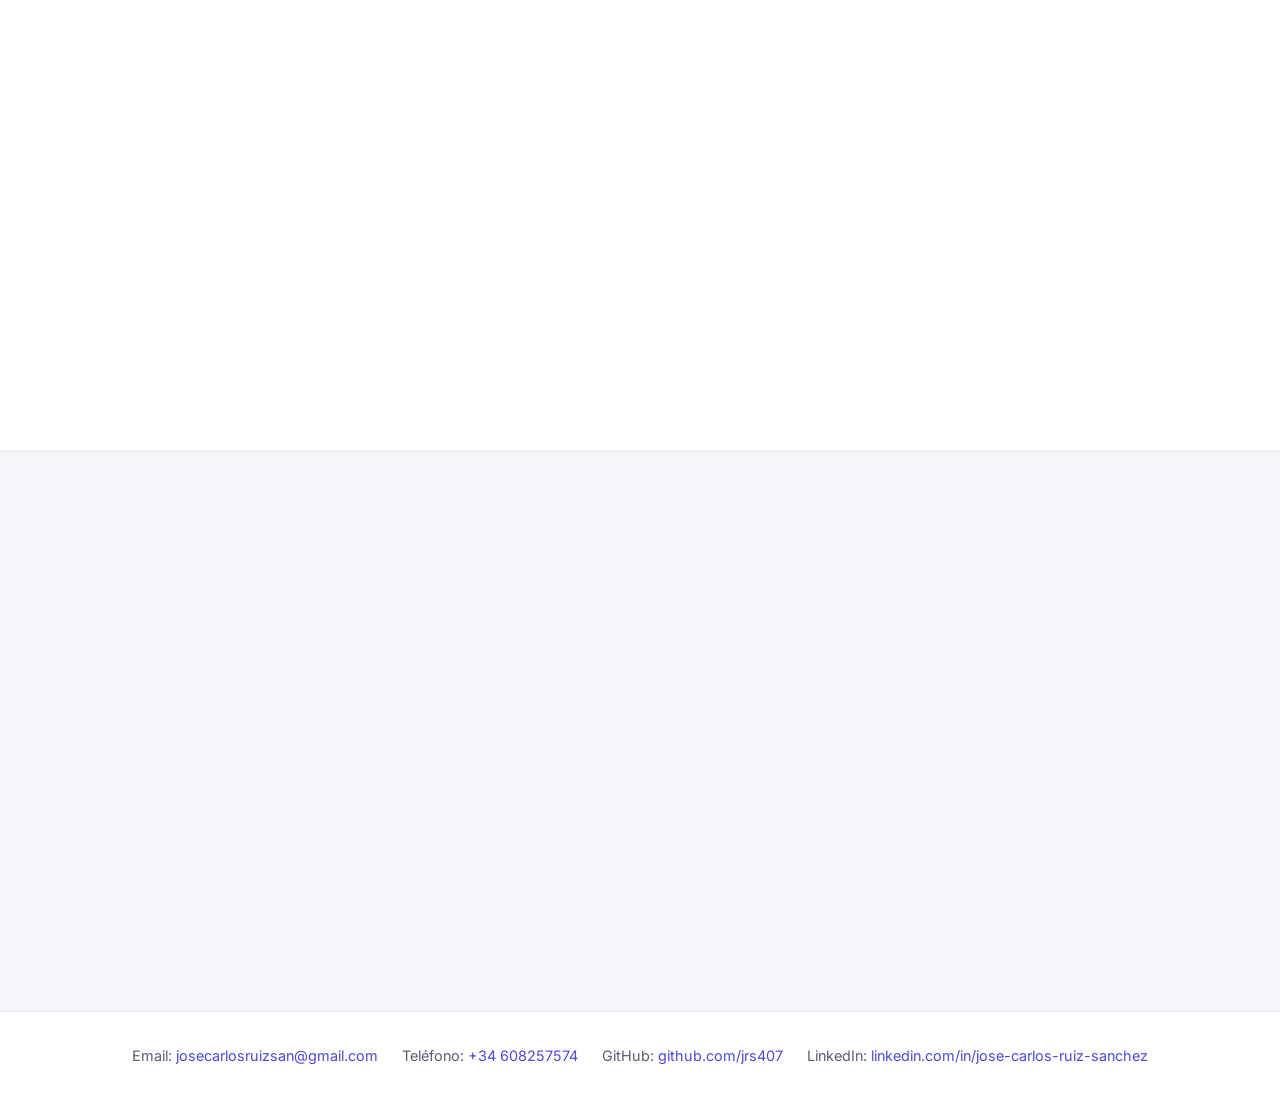
==== commit 749cc83f: "Añadida pestaña de experiencia laboral" ====
--- a/index.html
+++ b/index.html
@@ -91,9 +91,9 @@
           <h2 class="hero-intro-title" data-i18n="hero.introTitle">Sobre mí</h2>
           <p class="hero-intro-text" data-i18n="hero.introText">
             Desarrollador full-stack. En prácticas construí en equipo, backend y
-            frontend, un mapa interactivo que muestra la actividad de usuarios en el
-            campus de la Universidad de Almería, con datos actualizados cada 2
-            minutos mediante ingesta automatizada. Fuera del ámbito académico
+            frontend, un mapa interactivo que muestra los dispositivos conectados a
+            la red wifi del campus de la Universidad de Almería, con datos
+            actualizados cada 2 minutos mediante ingesta automatizada. Fuera del ámbito académico
             desarrollo proyectos propios por iniciativa personal, entre ellos Tokimori,
             una aplicación de gestión de tareas.
           </p>
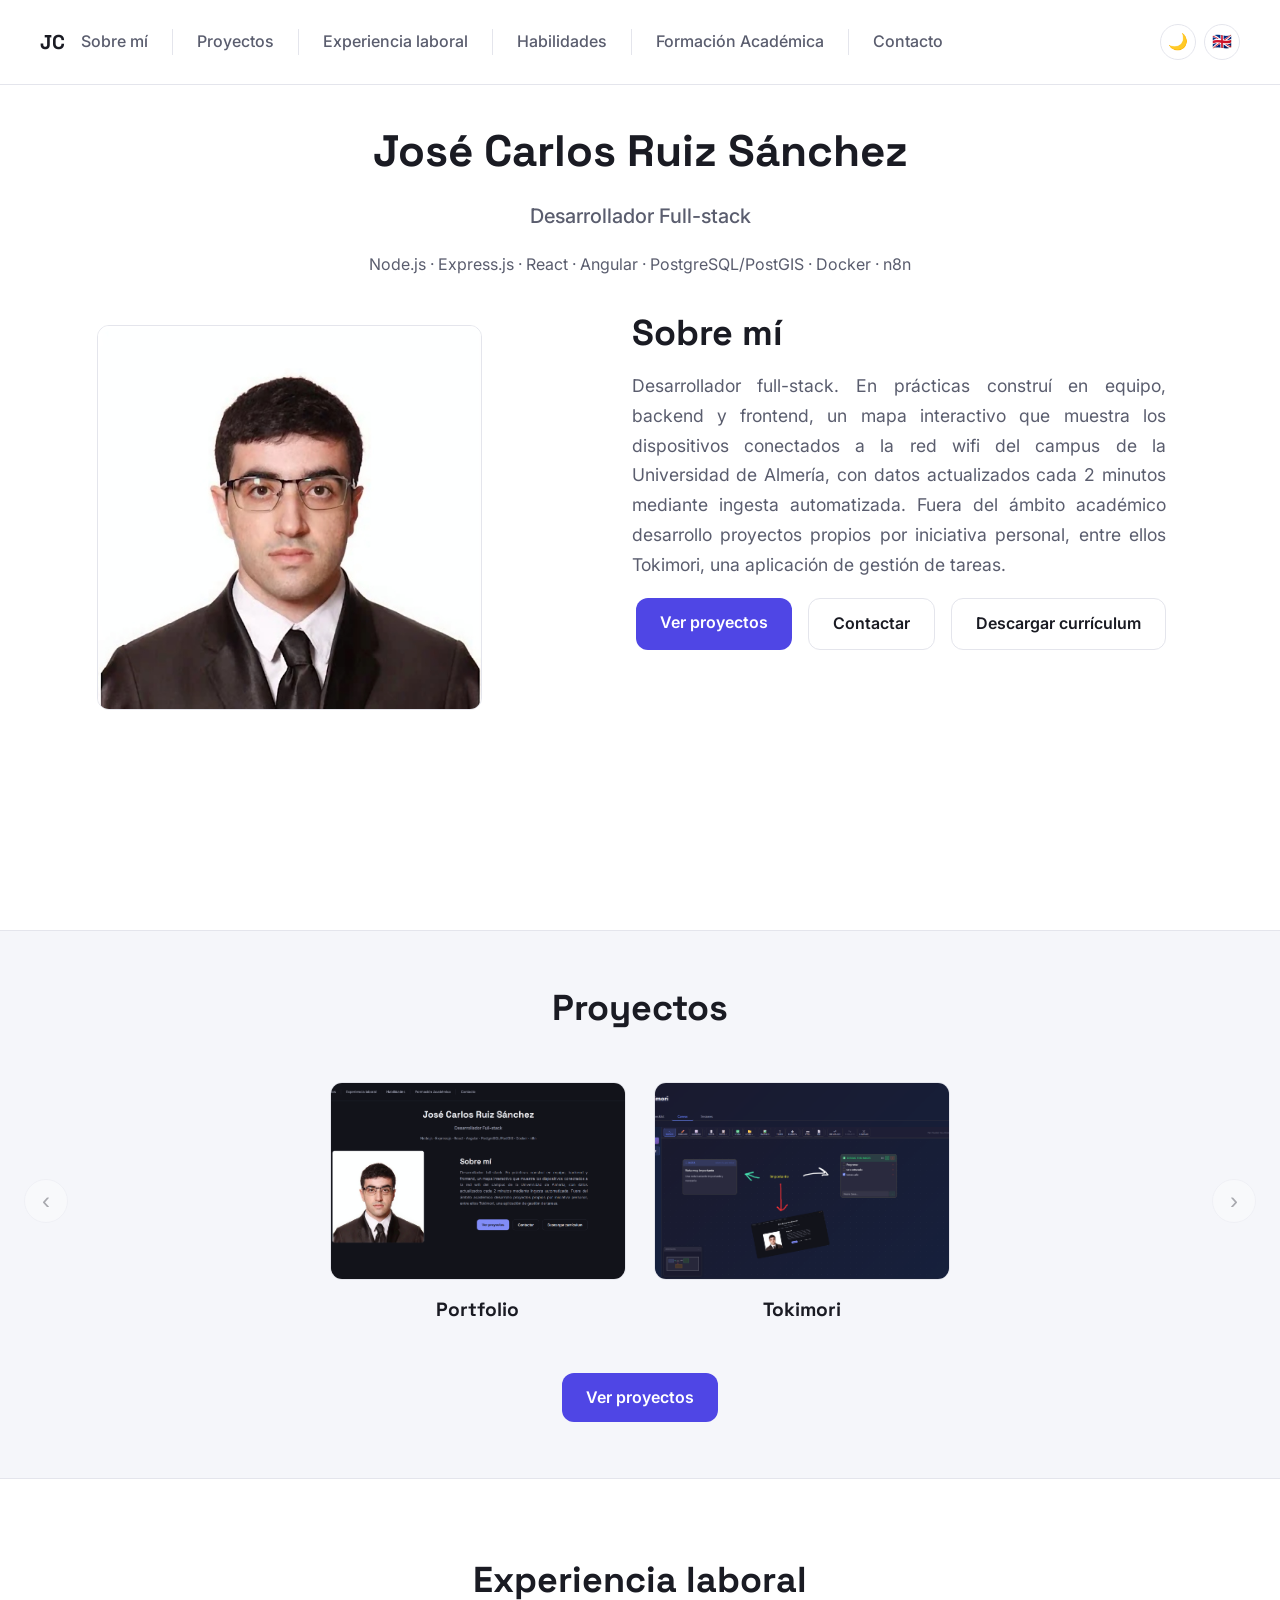
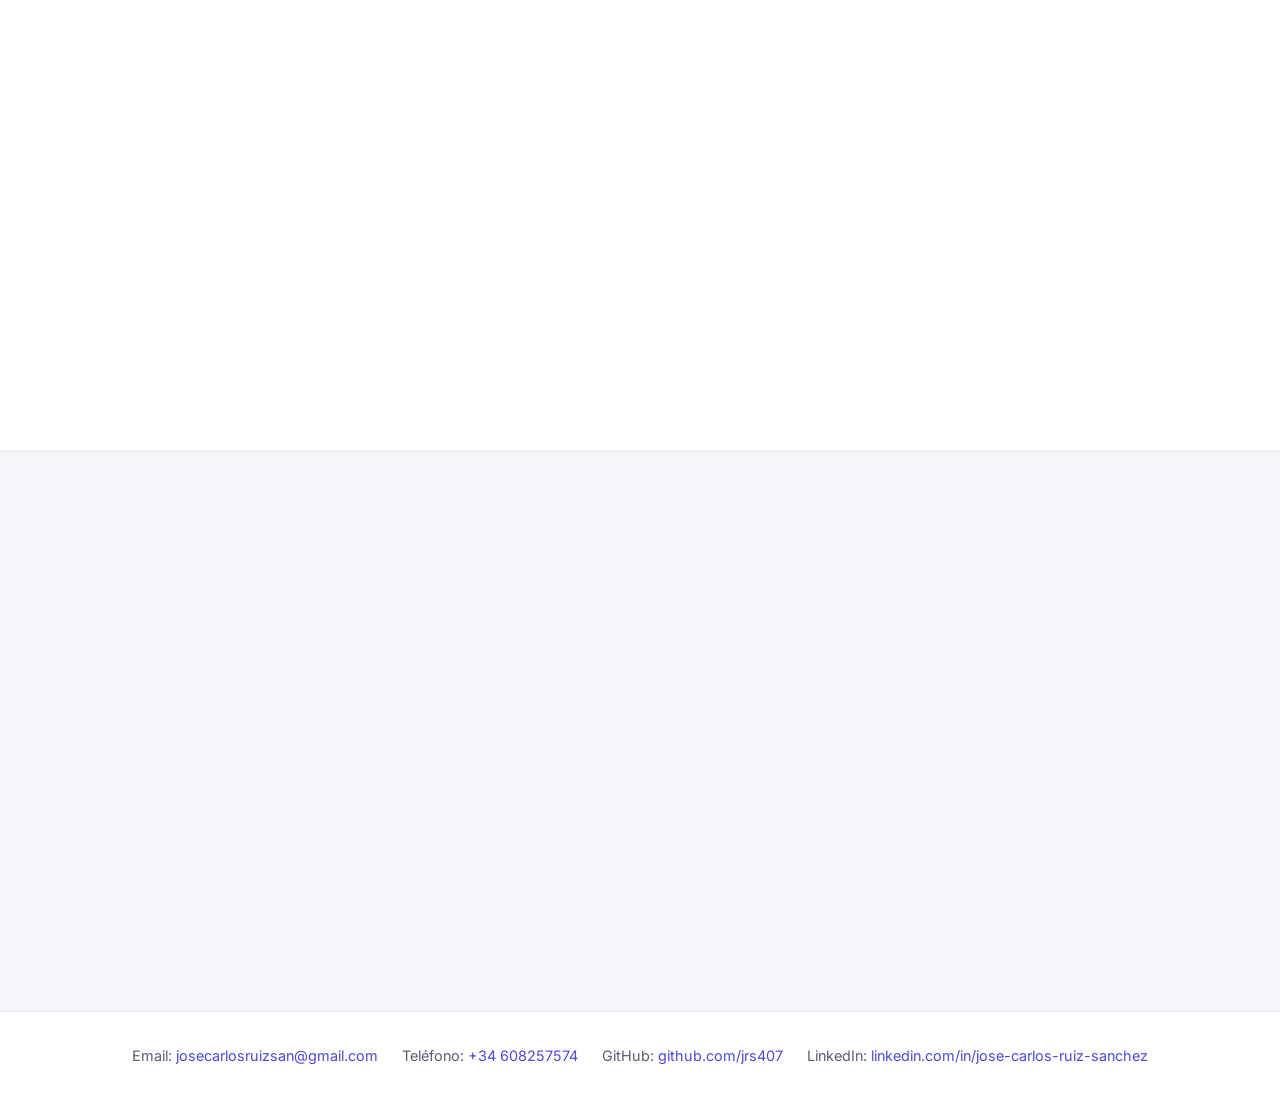
==== commit 36960ce7: "Eliminadas imagenes placeholder de la portada" ====
--- a/index.html
+++ b/index.html
@@ -122,27 +122,15 @@
               <ul class="carousel-track">
                 <li class="carousel-slide">
                   <a class="carousel-link" href="#proyecto-1">
-                    <img class="carousel-img" src="assets/img/placeholder.svg" data-i18n-alt="projects.img1" alt="Imagen del proyecto 1" draggable="false" />
+                    <img class="carousel-img" src="assets/img/Proyecto/portfolio.png" data-i18n-alt="projects.img1" alt="Imagen del proyecto Portfolio" draggable="false" />
                   </a>
-                  <h3 class="carousel-caption" data-i18n="projects.item1">Proyecto 1</h3>
+                  <h3 class="carousel-caption" data-i18n="projects.item1">Portfolio</h3>
                 </li>
                 <li class="carousel-slide">
                   <a class="carousel-link" href="#proyecto-2">
-                    <img class="carousel-img" src="assets/img/placeholder.svg" data-i18n-alt="projects.img2" alt="Imagen del proyecto 2" draggable="false" />
+                    <img class="carousel-img" src="assets/img/Proyecto/tokimori.png" data-i18n-alt="projects.img2" alt="Imagen del proyecto Tokimori" draggable="false" />
                   </a>
-                  <h3 class="carousel-caption" data-i18n="projects.item2">Proyecto 2</h3>
-                </li>
-                <li class="carousel-slide">
-                  <a class="carousel-link" href="#proyecto-3">
-                    <img class="carousel-img" src="assets/img/placeholder.svg" data-i18n-alt="projects.img3" alt="Imagen del proyecto 3" draggable="false" />
-                  </a>
-                  <h3 class="carousel-caption" data-i18n="projects.item3">Proyecto 3</h3>
-                </li>
-                <li class="carousel-slide">
-                  <a class="carousel-link" href="#proyecto-4">
-                    <img class="carousel-img" src="assets/img/placeholder.svg" data-i18n-alt="projects.img4" alt="Imagen del proyecto 4" draggable="false" />
-                  </a>
-                  <h3 class="carousel-caption" data-i18n="projects.item4">Proyecto 4</h3>
+                  <h3 class="carousel-caption" data-i18n="projects.item2">Tokimori</h3>
                 </li>
               </ul>
             </div>
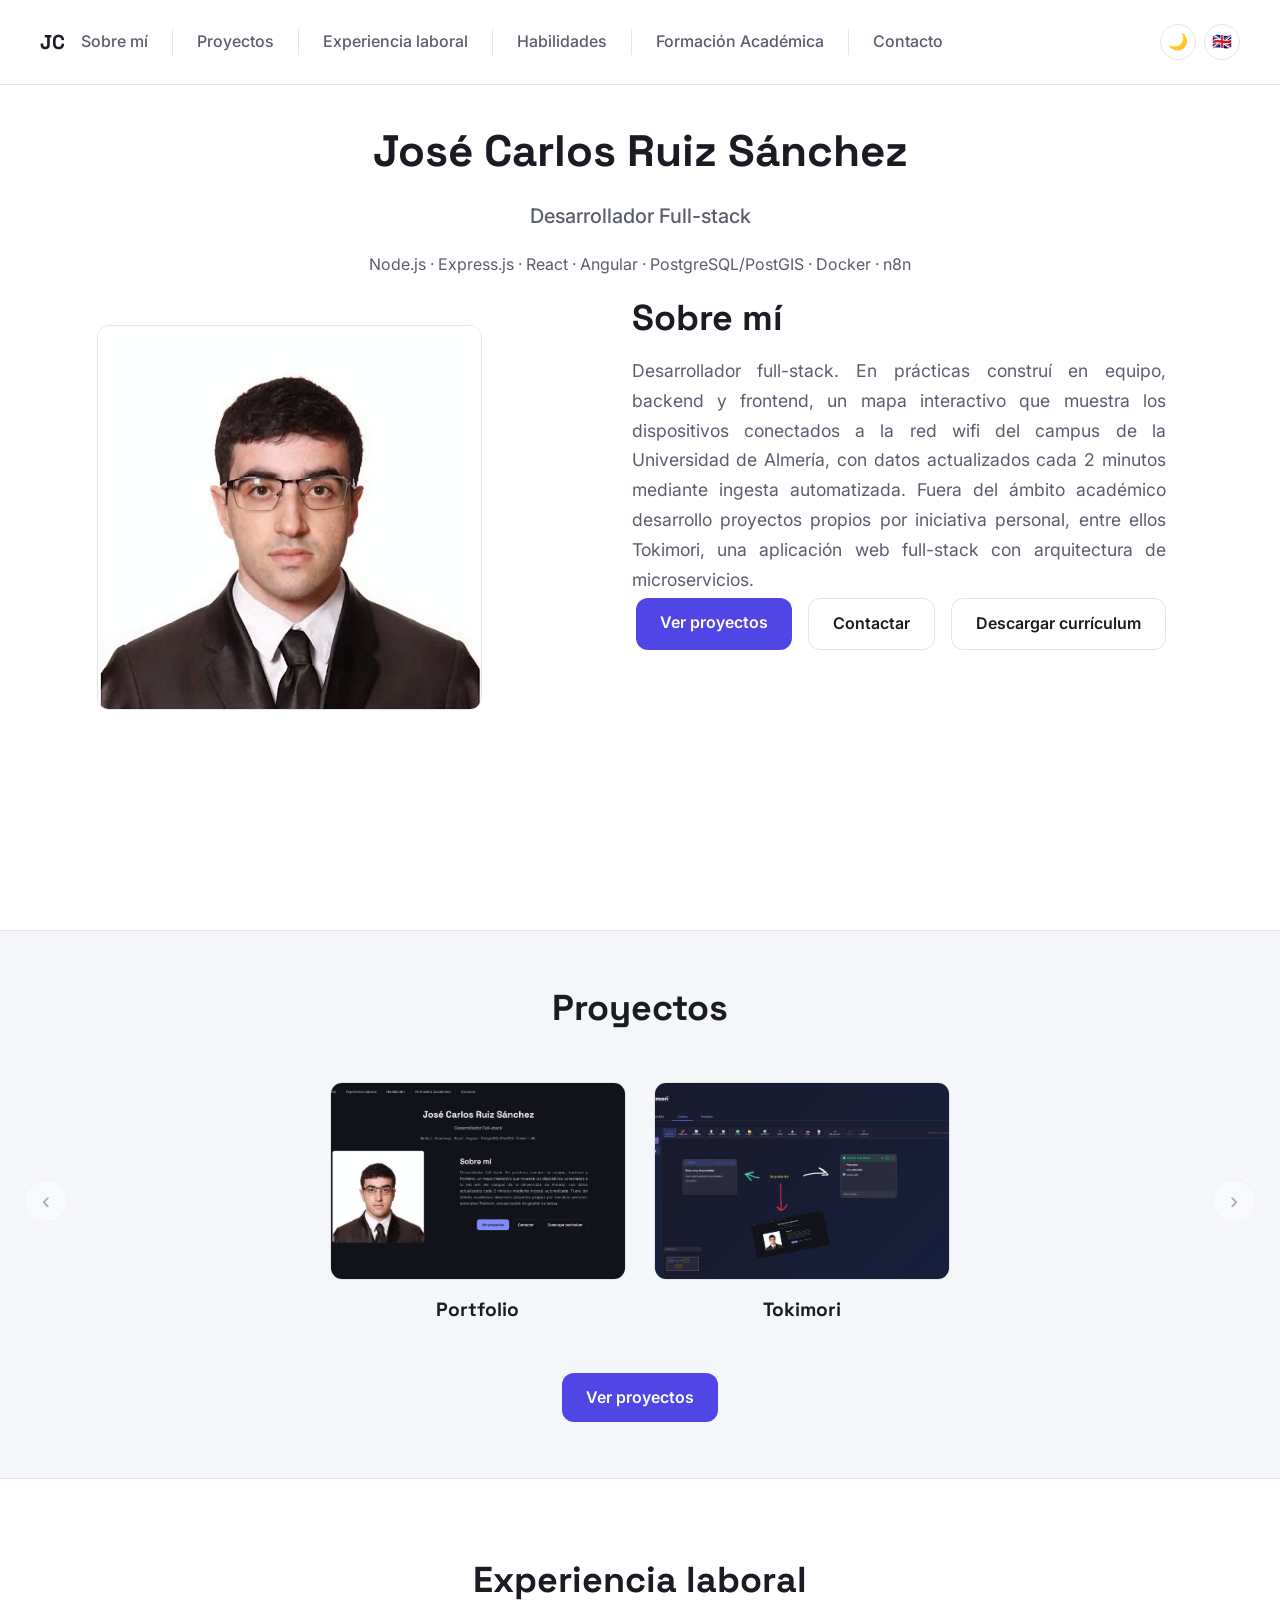
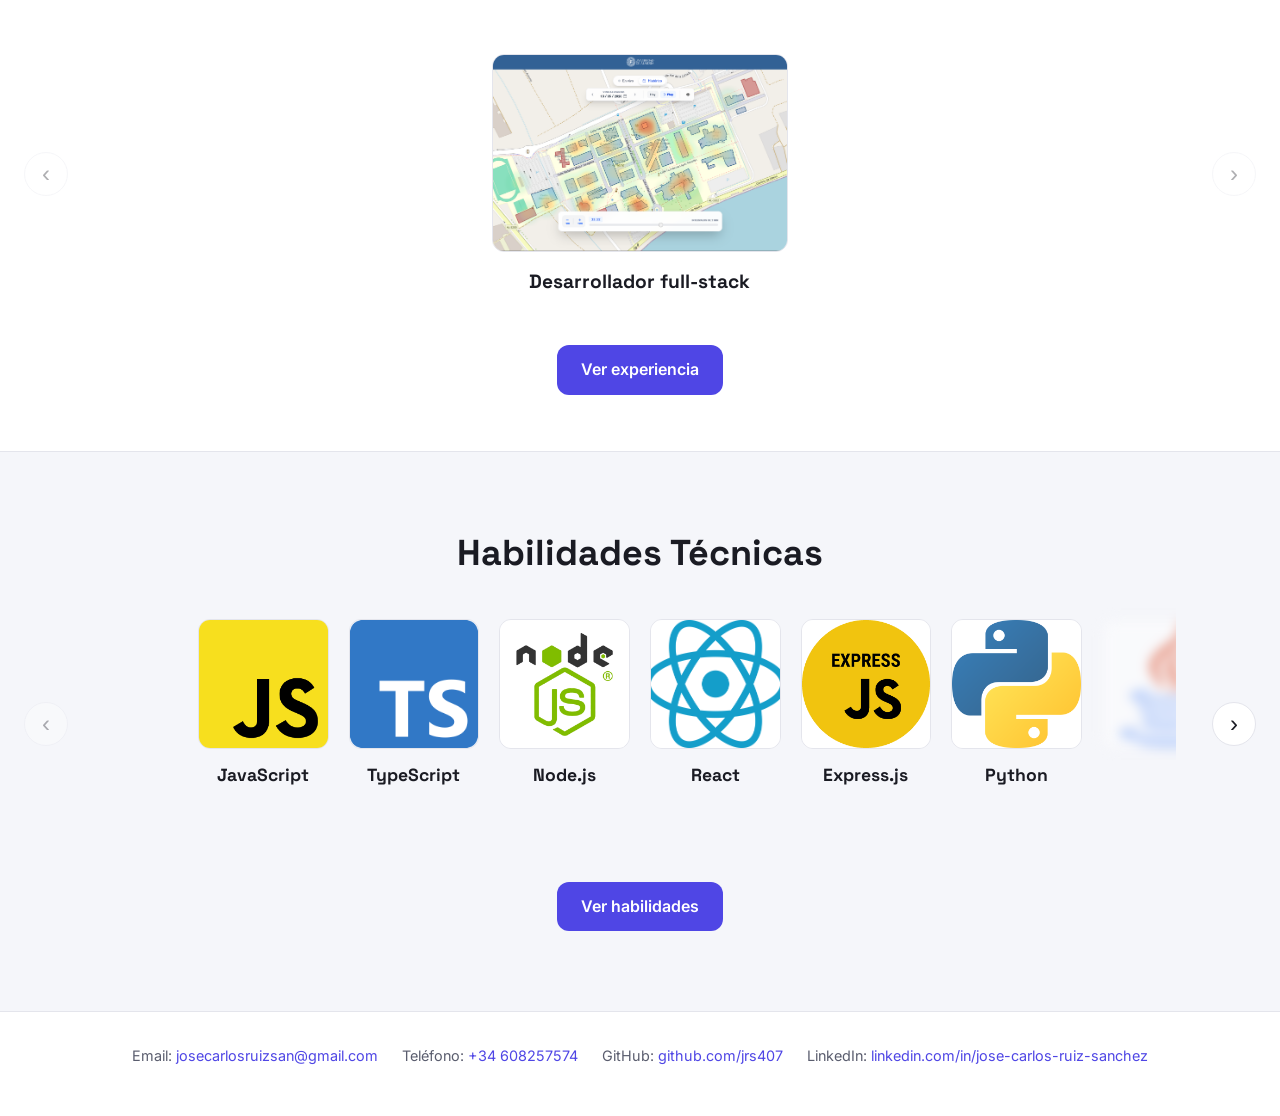
==== commit 8bc2a184: "Actualizada pestaña de proyectos" ====
--- a/index.html
+++ b/index.html
@@ -95,7 +95,7 @@
             la red wifi del campus de la Universidad de Almería, con datos
             actualizados cada 2 minutos mediante ingesta automatizada. Fuera del ámbito académico
             desarrollo proyectos propios por iniciativa personal, entre ellos Tokimori,
-            una aplicación de gestión de tareas.
+            una aplicación web full-stack con arquitectura de microservicios.
           </p>
         </div>
       </div>
@@ -121,13 +121,13 @@
             <div class="carousel-viewport">
               <ul class="carousel-track">
                 <li class="carousel-slide">
-                  <a class="carousel-link" href="#proyecto-1">
+                  <a class="carousel-link" href="proyectos.html#proyecto-1">
                     <img class="carousel-img" src="assets/img/Proyecto/portfolio.png" data-i18n-alt="projects.img1" alt="Imagen del proyecto Portfolio" draggable="false" />
                   </a>
                   <h3 class="carousel-caption" data-i18n="projects.item1">Portfolio</h3>
                 </li>
                 <li class="carousel-slide">
-                  <a class="carousel-link" href="#proyecto-2">
+                  <a class="carousel-link" href="proyectos.html#proyecto-2">
                     <img class="carousel-img" src="assets/img/Proyecto/tokimori.png" data-i18n-alt="projects.img2" alt="Imagen del proyecto Tokimori" draggable="false" />
                   </a>
                   <h3 class="carousel-caption" data-i18n="projects.item2">Tokimori</h3>
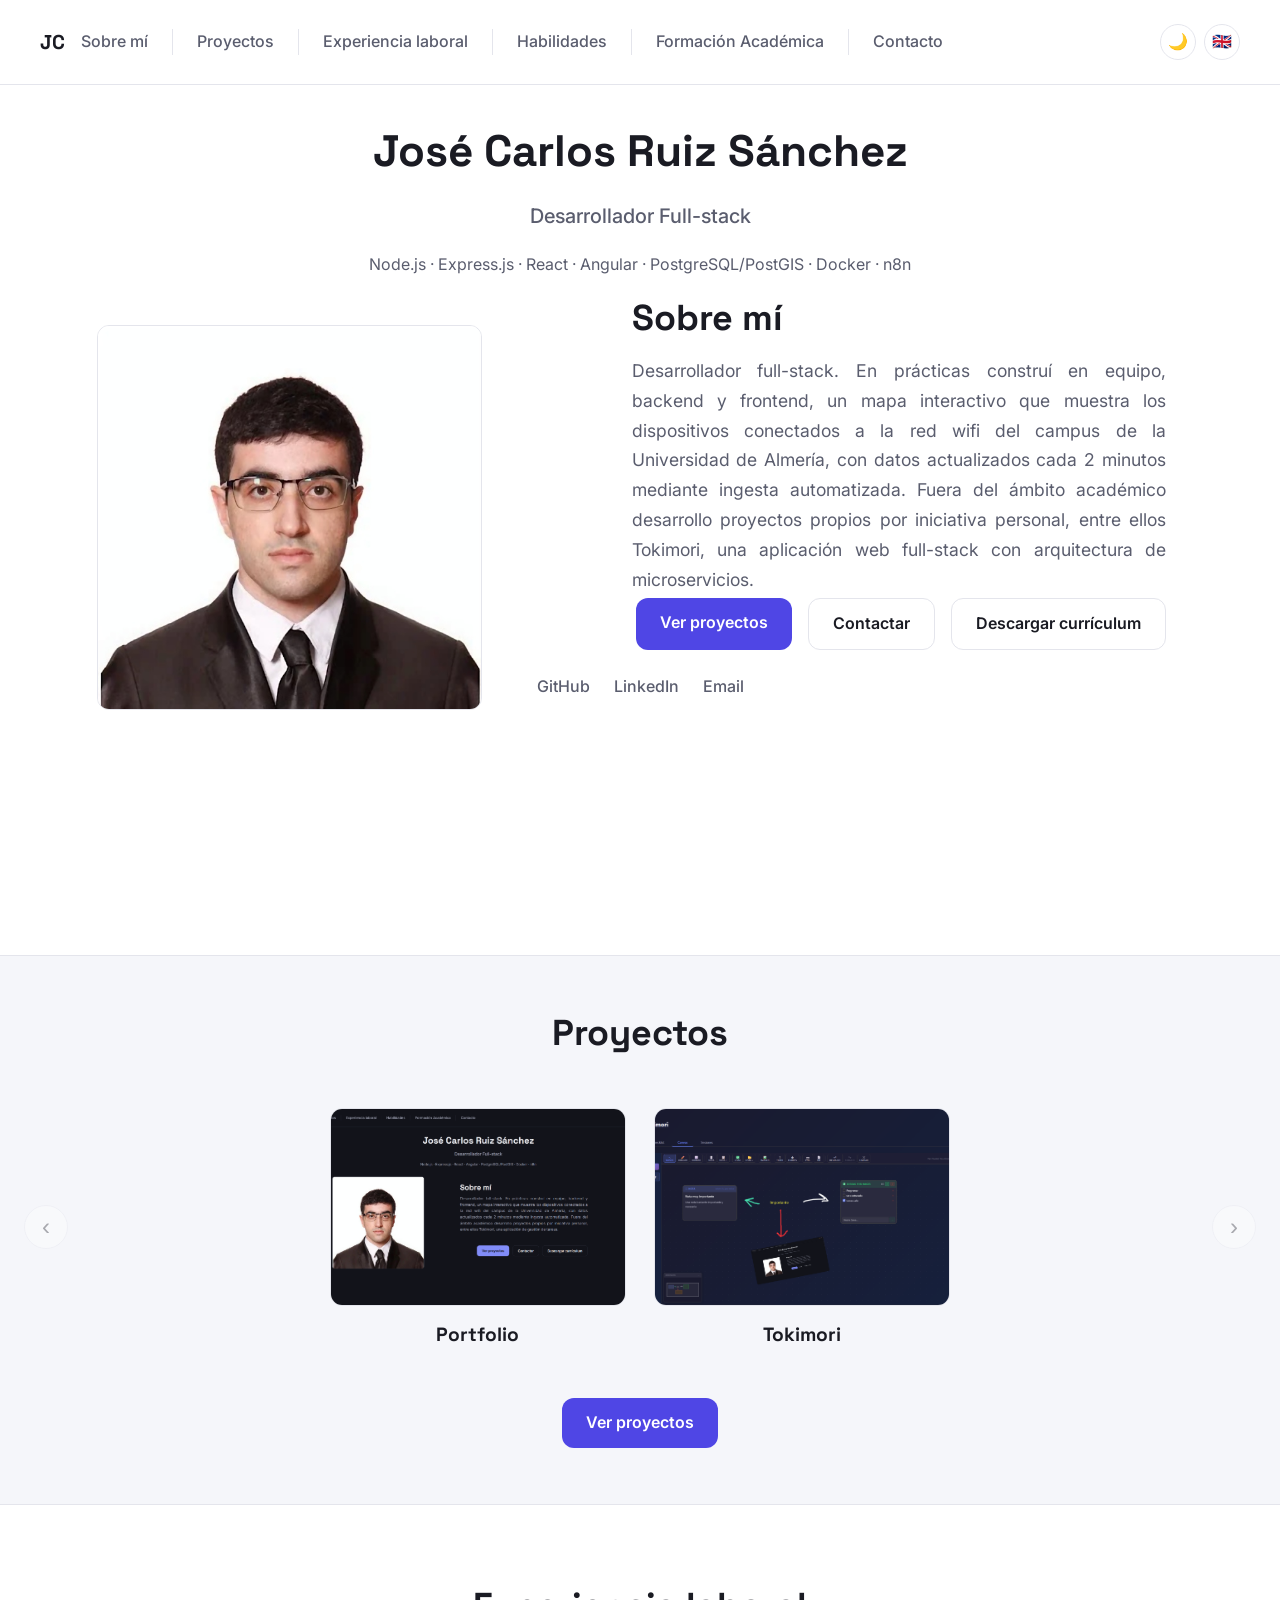
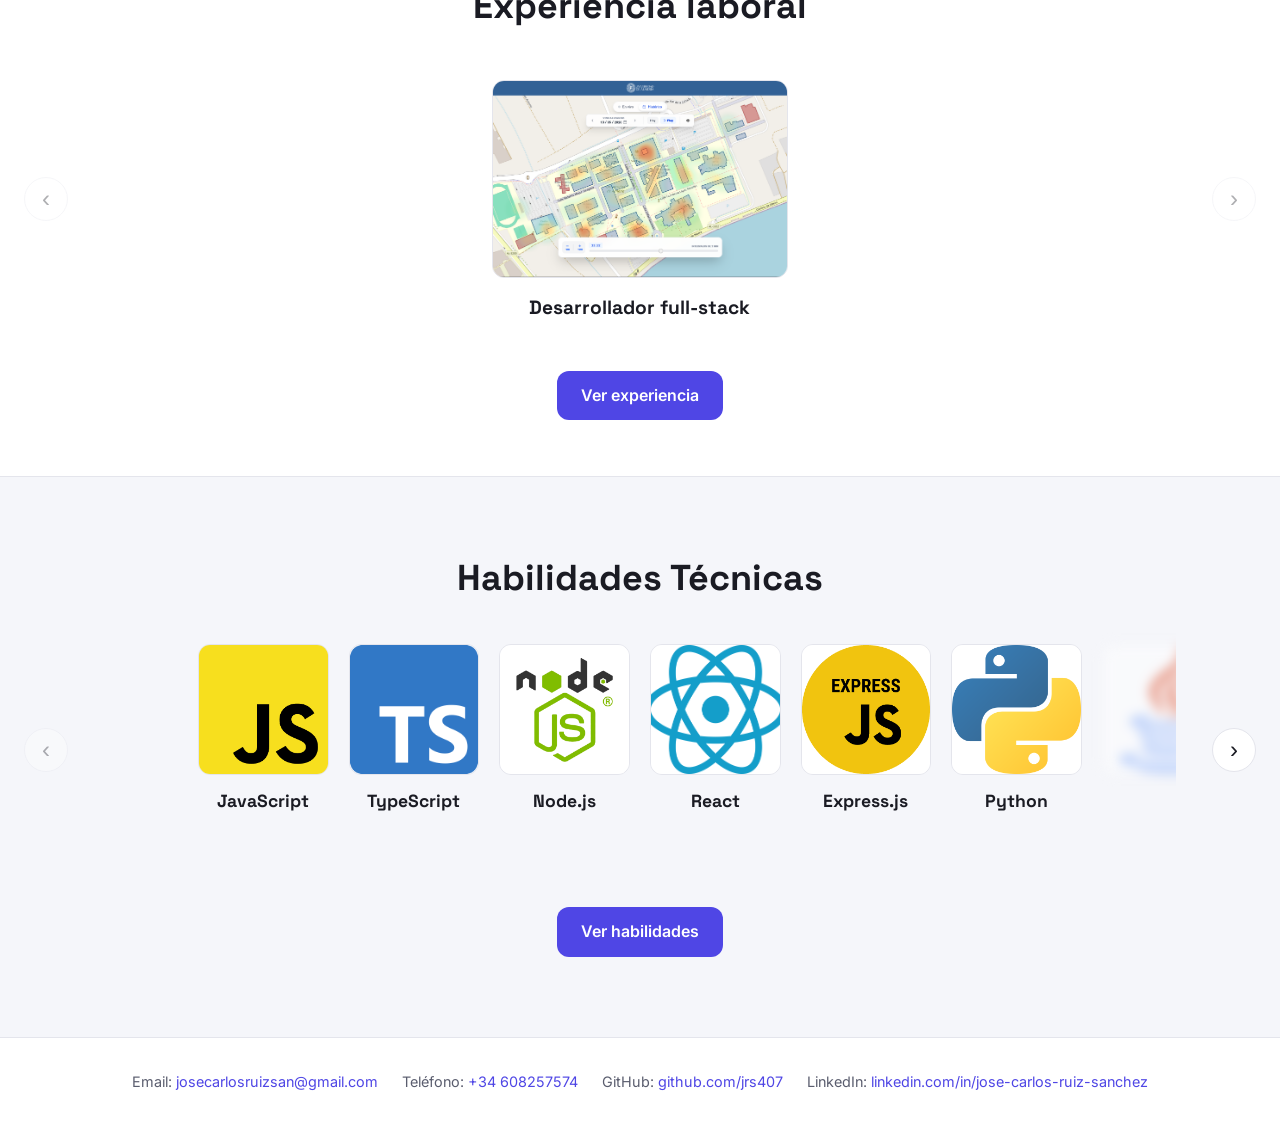
==== commit 9743dba7: "Arreglado algunos errores" ====
--- a/index.html
+++ b/index.html
@@ -106,7 +106,9 @@
         <a href="assets/cv/CV - Jose Carlos Ruiz Sanchez.pdf" class="btn btn-ghost" download data-i18n="hero.downloadCv">Descargar currículum</a>
       </div>
       <div class="hero-social">
-        <!-- TODO: añade tus enlaces reales (GitHub, LinkedIn, email, etc.) -->
+        <a href="https://github.com/jrs407">GitHub</a>
+        <a href="https://www.linkedin.com/in/jose-carlos-ruiz-sanchez/">LinkedIn</a>
+        <a href="mailto:josecarlosruizsan@gmail.com">Email</a>
       </div>
     </section>
 
@@ -121,13 +123,13 @@
             <div class="carousel-viewport">
               <ul class="carousel-track">
                 <li class="carousel-slide">
-                  <a class="carousel-link" href="proyectos.html#proyecto-1">
+                  <a class="carousel-link" href="portfolio.html">
                     <img class="carousel-img" src="assets/img/Proyecto/portfolio.png" data-i18n-alt="projects.img1" alt="Imagen del proyecto Portfolio" draggable="false" />
                   </a>
                   <h3 class="carousel-caption" data-i18n="projects.item1">Portfolio</h3>
                 </li>
                 <li class="carousel-slide">
-                  <a class="carousel-link" href="proyectos.html#proyecto-2">
+                  <a class="carousel-link" href="proyectos.html#tokimori">
                     <img class="carousel-img" src="assets/img/Proyecto/tokimori.png" data-i18n-alt="projects.img2" alt="Imagen del proyecto Tokimori" draggable="false" />
                   </a>
                   <h3 class="carousel-caption" data-i18n="projects.item2">Tokimori</h3>
